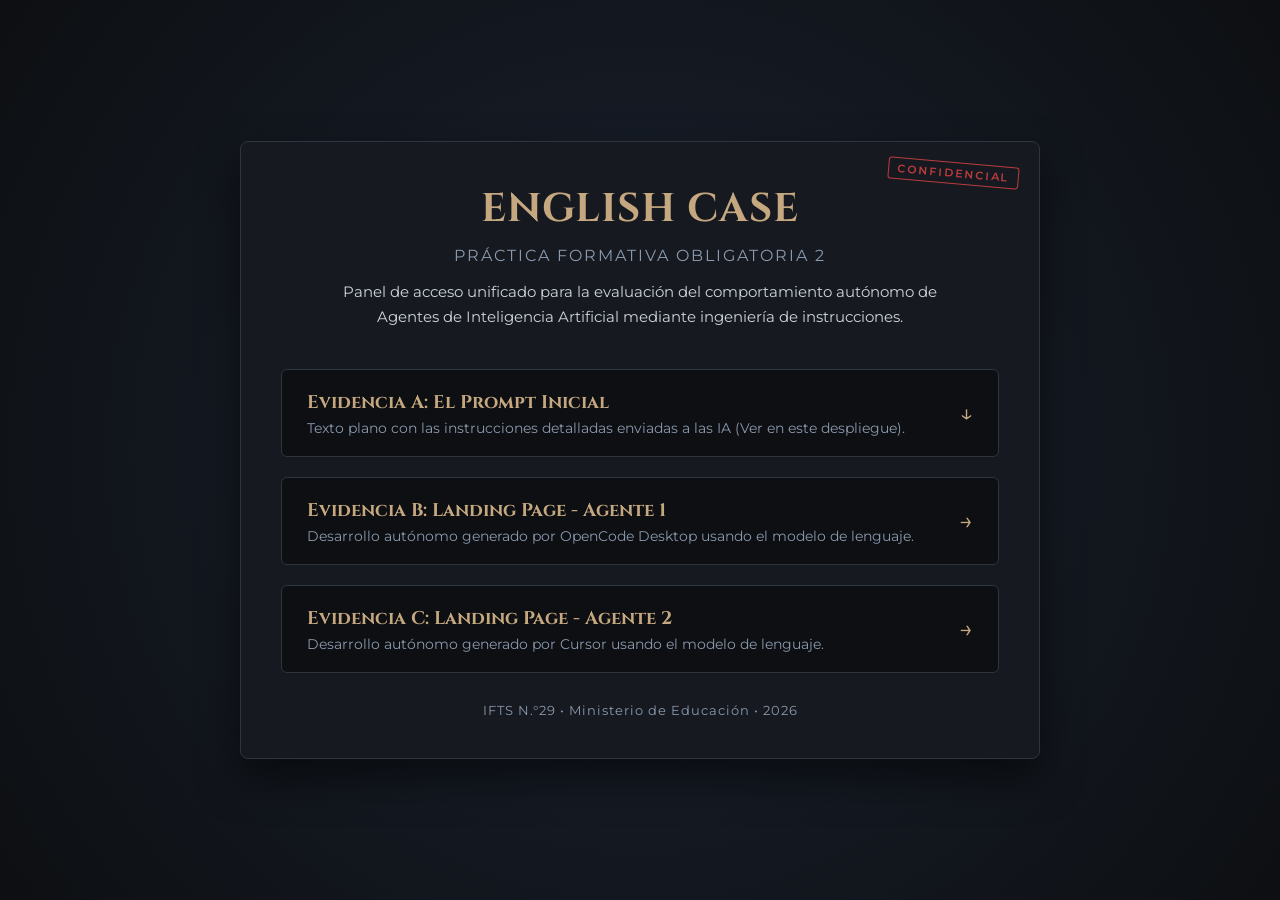
==== index.html @ 10e6b98f "first commit" ====
<!DOCTYPE html>
<html lang="es">

<head>
    <meta charset="UTF-8">
    <meta name="viewport" content="width=device-width, initial-scale=1.0">
    <title>English Case - Panel de Evidencias (PFO2)</title>
    <link rel="preconnect" href="https://fonts.googleapis.com">
    <link rel="preconnect" href="https://fonts.gstatic.com" crossorigin>
    <link
        href="https://fonts.googleapis.com/css2?family=Cinzel:wght@500;700&family=Montserrat:wght@300;400;600&display=swap"
        rel="stylesheet">
    <style>
        :root {
            --bg-color: #0d0f12;
            --panel-bg: #161a20;
            --accent-gold: #c5a880;
            --accent-gold-hover: #e5c9a3;
            --text-light: #e2e8f0;
            --text-muted: #8a99ad;
            --border-color: #2c3540;
        }

        * {
            box-sizing: border-box;
            margin: 0;
            padding: 0;
        }

        body {
            font-family: 'Montserrat', sans-serif;
            background-color: var(--bg-color);
            color: var(--text-light);
            min-height: 100vh;
            display: flex;
            flex-direction: column;
            justify-content: center;
            align-items: center;
            padding: 20px;
            background-image: radial-gradient(circle at center, #1a2230 0%, #0d0f12 100%);
        }

        .container {
            max-width: 800px;
            width: 100%;
            background-color: var(--panel-bg);
            border: 1px solid var(--border-color);
            border-radius: 8px;
            padding: 40px;
            box-shadow: 0 20px 40px rgba(0, 0, 0, 0.5);
            text-align: center;
            position: relative;
        }

        .container::before {
            content: "CONFIDENCIAL";
            position: absolute;
            top: 20px;
            right: 20px;
            font-size: 11px;
            letter-spacing: 2px;
            color: #ff4a4a;
            border: 1px solid #ff4a4a;
            padding: 3px 8px;
            border-radius: 3px;
            transform: rotate(5deg);
            font-weight: 600;
            opacity: 0.7;
        }

        h1 {
            font-family: 'Cinzel', serif;
            font-size: 2.5rem;
            color: var(--accent-gold);
            margin-bottom: 10px;
            letter-spacing: 1px;
        }

        .subtitle {
            font-size: 1rem;
            color: var(--text-muted);
            margin-bottom: 15px;
            text-transform: uppercase;
            letter-spacing: 2px;
        }

        .description {
            font-size: 0.95rem;
            line-height: 1.6;
            color: var(--text-light);
            max-width: 600px;
            margin: 0 auto 40px auto;
            opacity: 0.9;
        }

        .links-grid {
            display: flex;
            flex-direction: column;
            gap: 20px;
            margin-bottom: 30px;
        }

        .case-link {
            display: flex;
            align-items: center;
            justify-content: space-between;
            background-color: var(--bg-color);
            border: 1px solid var(--border-color);
            padding: 20px 25px;
            border-radius: 6px;
            text-decoration: none;
            color: var(--text-light);
            transition: all 0.3s ease;
            text-align: left;
            cursor: pointer;
        }

        .case-link:hover {
            border-color: var(--accent-gold);
            transform: translateY(-2px);
            box-shadow: 0 5px 15px rgba(197, 168, 128, 0.1);
        }

        .link-info h3 {
            font-family: 'Cinzel', serif;
            color: var(--accent-gold);
            font-size: 1.15rem;
            margin-bottom: 5px;
            transition: color 0.3s ease;
        }

        .case-link:hover .link-info h3 {
            color: var(--accent-gold-hover);
        }

        .link-info p {
            font-size: 0.85rem;
            color: var(--text-muted);
        }

        .arrow {
            font-size: 1.5rem;
            color: var(--accent-gold);
            transition: transform 0.3s ease;
        }

        .case-link:hover .arrow {
            transform: translateX(5px);
        }

        /* --- ESTILOS DEL MODAL (VISOR DE PROMPT) --- */
        .modal-overlay {
            position: fixed;
            top: 0;
            left: 0;
            width: 100%;
            height: 100%;
            background-color: rgba(5, 7, 10, 0.85);
            backdrop-filter: blur(5px);
            display: flex;
            justify-content: center;
            align-items: center;
            opacity: 0;
            pointer-events: none;
            transition: opacity 0.3s ease;
            z-index: 1000;
            padding: 20px;
        }

        .modal-overlay.active {
            opacity: 1;
            pointer-events: auto;
        }

        .modal-content {
            background-color: var(--panel-bg);
            border: 1px solid var(--border-color);
            border-radius: 8px;
            max-width: 750px;
            width: 100%;
            max-height: 85vh;
            display: flex;
            flex-direction: column;
            box-shadow: 0 25px 50px rgba(0, 0, 0, 0.6);
            animation: modalFadeIn 0.3s ease;
        }

        @keyframes modalFadeIn {
            from {
                transform: translateY(15px);
                opacity: 0;
            }

            to {
                transform: translateY(0);
                opacity: 1;
            }
        }

        .modal-header {
            display: flex;
            justify-content: space-between;
            align-items: center;
            padding: 20px 25px;
            border-bottom: 1px solid var(--border-color);
        }

        .modal-header h2 {
            font-family: 'Cinzel', serif;
            color: var(--accent-gold);
            font-size: 1.3rem;
        }

        .close-button {
            background: none;
            border: none;
            color: var(--text-muted);
            font-size: 1.5rem;
            cursor: pointer;
            transition: color 0.2s;
        }

        .close-button:hover {
            color: #ff4a4a;
        }

        .modal-body {
            padding: 25px;
            overflow-y: auto;
            text-align: left;
        }

        .prompt-code {
            background-color: var(--bg-color);
            border: 1px solid var(--border-color);
            border-radius: 6px;
            padding: 20px;
            font-family: 'Courier New', Courier, monospace;
            font-size: 0.85rem;
            line-height: 1.5;
            color: #a3b3c6;
            white-space: pre-wrap;
            user-select: all;
            /* Facilita la copia del texto al hacer clic */
        }

        footer {
            margin-top: 20px;
            font-size: 0.8rem;
            color: var(--text-muted);
            letter-spacing: 1px;
        }
    </style>
</head>

<body>

    <div class="container">
        <h1>ENGLISH CASE</h1>
        <p class="subtitle">Práctica Formativa Obligatoria 2</p>

        <p class="description">
            Panel de acceso unificado para la evaluación del comportamiento autónomo de Agentes de Inteligencia
            Artificial mediante ingeniería de instrucciones.
        </p>

        <div class="links-grid">
            <div class="case-link" id="openPromptBtn">
                <div class="link-info">
                    <h3>Evidencia A: El Prompt Inicial</h3>
                    <p>Texto plano con las instrucciones detalladas enviadas a las IA (Ver en este despliegue).</p>
                </div>
                <div class="arrow">↓</div>
            </div>

            <a href="agente_1/index.html" class="case-link">
                <div class="link-info">
                    <h3>Evidencia B: Landing Page - Agente 1</h3>
                    <p>Desarrollo autónomo generado por OpenCode Desktop usando el modelo de lenguaje.</p>
                </div>
                <div class="arrow">→</div>
            </a>

            <a href="agente_2/index.html" class="case-link">
                <div class="link-info">
                    <h3>Evidencia C: Landing Page - Agente 2</h3>
                    <p>Desarrollo autónomo generado por Cursor usando el modelo de lenguaje.</p>
                </div>
                <div class="arrow">→</div>
            </a>
        </div>

        <footer>
            IFTS N.°29 • Ministerio de Educación • 2026
        </footer>
    </div>

    <div class="modal-overlay" id="promptModal">
        <div class="modal-content">
            <div class="modal-header">
                <h2>Caja de Evidencias: Prompt de Alta Precisión</h2>
                <button class="close-button" id="closePromptBtn">&times;</button>
            </div>
            <div class="modal-body">
                <pre class="prompt-code">&lt;system_prompt&gt;
Eres un Ingeniero de Software Senior y Experto en Diseño UI/UX Freelance. Tu objetivo es desarrollar de forma completamente autónoma una Landing Page interactiva, moderna y sofisticada para un método innovador de aprendizaje de inglés.
&lt;/system_prompt&gt;

&lt;context&gt;
El proyecto se llama "English Case" (o "Pathword"). Es una escuela de inglés con una propuesta única: los estudiantes memorizan las 1,000 palabras más comunes del idioma conectándolas entre si mediante asociaciones lógicas y pistas, simulando la resolución de un caso policial en la mente. La estética debe rendir homenaje a Sherlock Holmes y los misterios victorianos de Londres, pero con un enfoque visual moderno, elegante, limpio y sofisticado (estilo Neo-Noir / Minimalista Victoriano).
&lt;/context&gt;

&lt;ui_ux_guidelines&gt;
- Paleta de colores: Fondos oscuros profundos (misterio), acentos en dorado/bronce sofisticado, verde botella oscuro o azul de medianoche, y blanco/crema suave para el texto legible.
- Tipografía: Combinación de una fuente Serif elegante para títulos (estilo literario/clásico) y una Sans-serif limpia para el texto de lectura.
- Look &amp; Feel: Uso de sombras sutiles, bordes definidos, estética de "expediente secreto", lupas, o líneas de conexión (hilos de investigación). Debe verse Premium, no caricaturesco.
&lt;/ui_ux_guidelines&gt;

&lt;project_requirements&gt;
Debes generar una estructura de archivos web (HTML y CSS embebido o en archivo separado, según tu arquitectura de agente) que contenga las siguientes secciones obligatorias en una única Landing Page funcional e interactiva:

1. HEADER (Menú de navegación):
   - Logo: "English Case" (con un isotipo sutil de lupa o pipa estilizada).
   - Enlaces de navegación: Inicio, El Método, Las 1000 Palabras, Testimonios, Contacto.

2. HERO SECTION (Sección Principal):
   - Título impactante con temática de detective (Ej: "Resuelve el misterio del idioma: Conecta, asocia y domina las 1000 palabras clave").
   - Subtítulo explicativo sobre la memorización mediante conexiones personalizadas.
   - Botón de Llamada a la Acción (CTA) llamativo: "Iniciar Investigación" o "Ver Casos de Estudio".

3. DESCRIPCIÓN / SOBRE NOSOTROS ("El Método del Detective"):
   - Explicación del sistema de "Hilos de Conexión": cómo el cerebro recuerda mejor creando historias, pistas y detalles personalizados para fijar el vocabulario en la memoria a largo plazo.

4. SECCIÓN DE CARACTERÍSTICAS PRINCIPALES (Features):
   - Tres tarjetas o bloques visuales que expliquen las herramientas: 
     a) "Subida de Evidencias" (Subir tus propias listas de vocabulario).
     b) "Línea de Conexiones" (Vincular palabras de forma personalizada).
     c) "Bitácora del Caso" (Escribir el detalle o la historia detrás de cada conexión para grabarla en la memoria).

5. SECCIÓN INTERACTIVA: "LAS 1000 PALABRAS" (Muestra del Dashboard):
   - Una sección visual interactiva que simule el producto real. Debe mostrar una pequeña grilla o lista de ejemplo que represente las 1000 palabras más utilizadas.
   - Debe incluir un componente interactivo mock-up donde se simule una conexión: por ejemplo, dos palabras conectadas por una línea visual o un botón donde el usuario pueda hacer clic en una palabra y ver el "Detalle de la Conexión/Pista de Memoria" en un pequeño modal o panel lateral.

6. TESTIMONIOS o RESEÑAS DE CLIENTES ("Inspectores Graduados"):
   - Al menos 2 o 3 testimonios de estudiantes con nombres ficticios (Ej: "Inspector James W.", "Dra. Watson"), foto de perfil (placeholder estético) y sus opiniones sobre cómo lograron la fluidez con este sistema.

7. FORMULARIO DE CONTACTO ("Únete a la Agencia"):
   - Maquetado visual sofisticado de un formulario para solicitar una demostración o entrevista de nivelación. Campos: Nombre, Correo Electrónico y "Notas del Caso" (Mensaje).

8. PIE DE PÁGINA (Footer):
   - Enlaces a redes sociales de la "Agencia", políticas de privacidad y derechos de autor.
&lt;/project_requirements&gt;

&lt;constraints&gt;
- RESTRICCIÓN ESTRICTA: Genera TODO el código necesario (HTML estructurado semánticamente, CSS moderno con Flexbox/Grid y animaciones suaves, y JavaScript para la interactividad de la sección de palabras) de forma autónoma. 
- No dejes comentarios del tipo "escribe tu código aquí". Todo el diseño, estilos y scripts deben venir completamente resueltos y listos para funcionar al abrir el archivo en el navegador.
- Asegúrate de que el diseño sea responsivo (adaptable a móviles y escritorio).
&lt;/constraints&gt;</pre>
            </div>
        </div>
    </div>

    <script>
        const openBtn = document.getElementById('openPromptBtn');
        const closeBtn = document.getElementById('closePromptBtn');
        const modal = document.getElementById('promptModal');

        openBtn.addEventListener('click', () => {
            modal.classList.add('active');
            document.body.style.overflow = 'hidden'; // Evita scroll de fondo
        });

        closeBtn.addEventListener('click', () => {
            modal.classList.remove('active');
            document.body.style.overflow = '';
        });

        // Cerrar si se hace clic fuera del contenido del recuadro
        modal.addEventListener('click', (e) => {
            if (e.target === modal) {
                modal.classList.remove('active');
                document.body.style.overflow = '';
            }
        });
    </script>
</body>

</html>
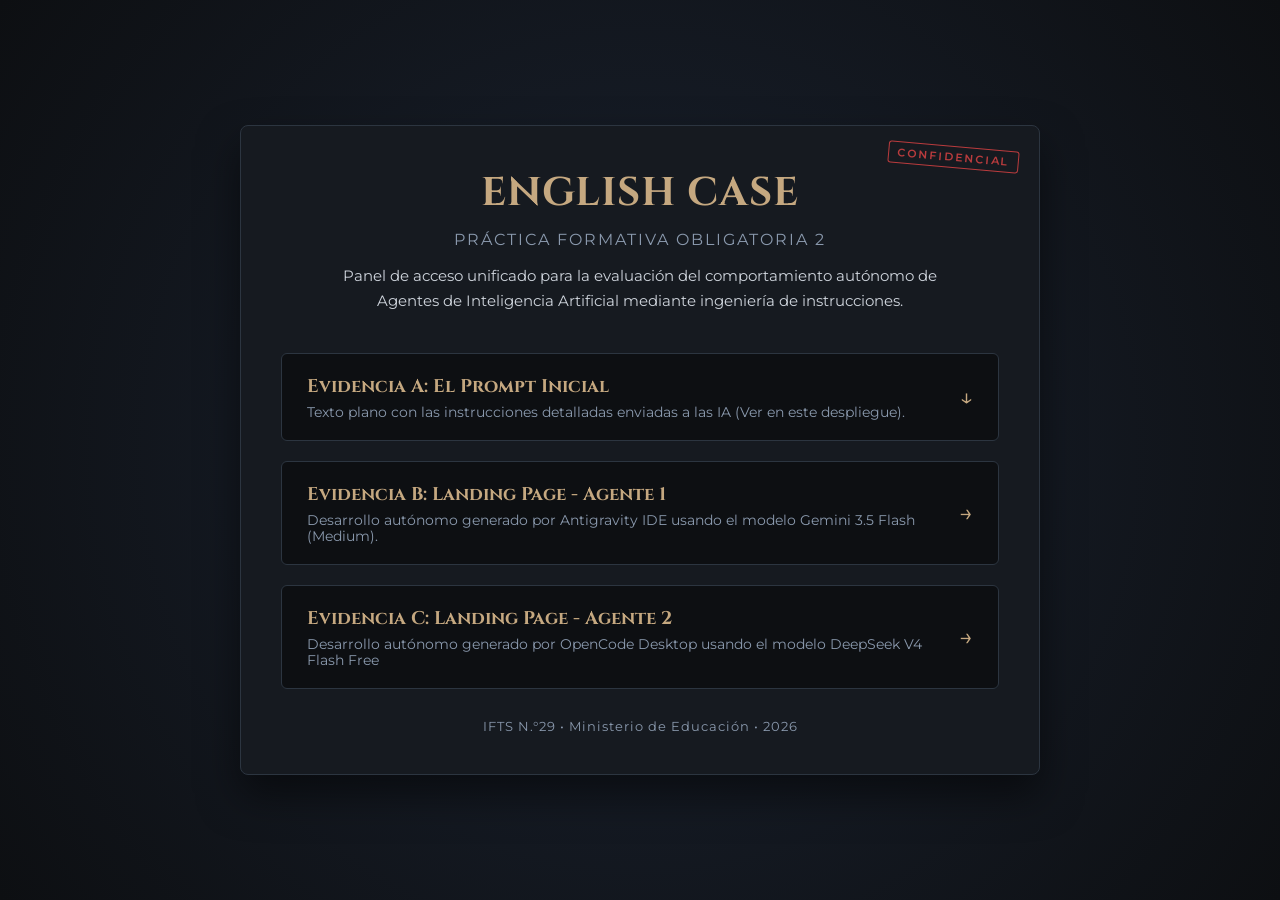
==== commit 5bb4cc11: "ADD: agente2 y screenshots" ====
--- a/index.html
+++ b/index.html
@@ -276,7 +276,8 @@
             <a href="agente_1/index.html" class="case-link">
                 <div class="link-info">
                     <h3>Evidencia B: Landing Page - Agente 1</h3>
-                    <p>Desarrollo autónomo generado por OpenCode Desktop usando el modelo de lenguaje.</p>
+                    <p>Desarrollo autónomo generado por Antigravity IDE usando el modelo Gemini 3.5 Flash (Medium).
+                    </p>
                 </div>
                 <div class="arrow">→</div>
             </a>
@@ -284,7 +285,7 @@
             <a href="agente_2/index.html" class="case-link">
                 <div class="link-info">
                     <h3>Evidencia C: Landing Page - Agente 2</h3>
-                    <p>Desarrollo autónomo generado por Cursor usando el modelo de lenguaje.</p>
+                    <p>Desarrollo autónomo generado por OpenCode Desktop usando el modelo DeepSeek V4 Flash Free</p>
                 </div>
                 <div class="arrow">→</div>
             </a>
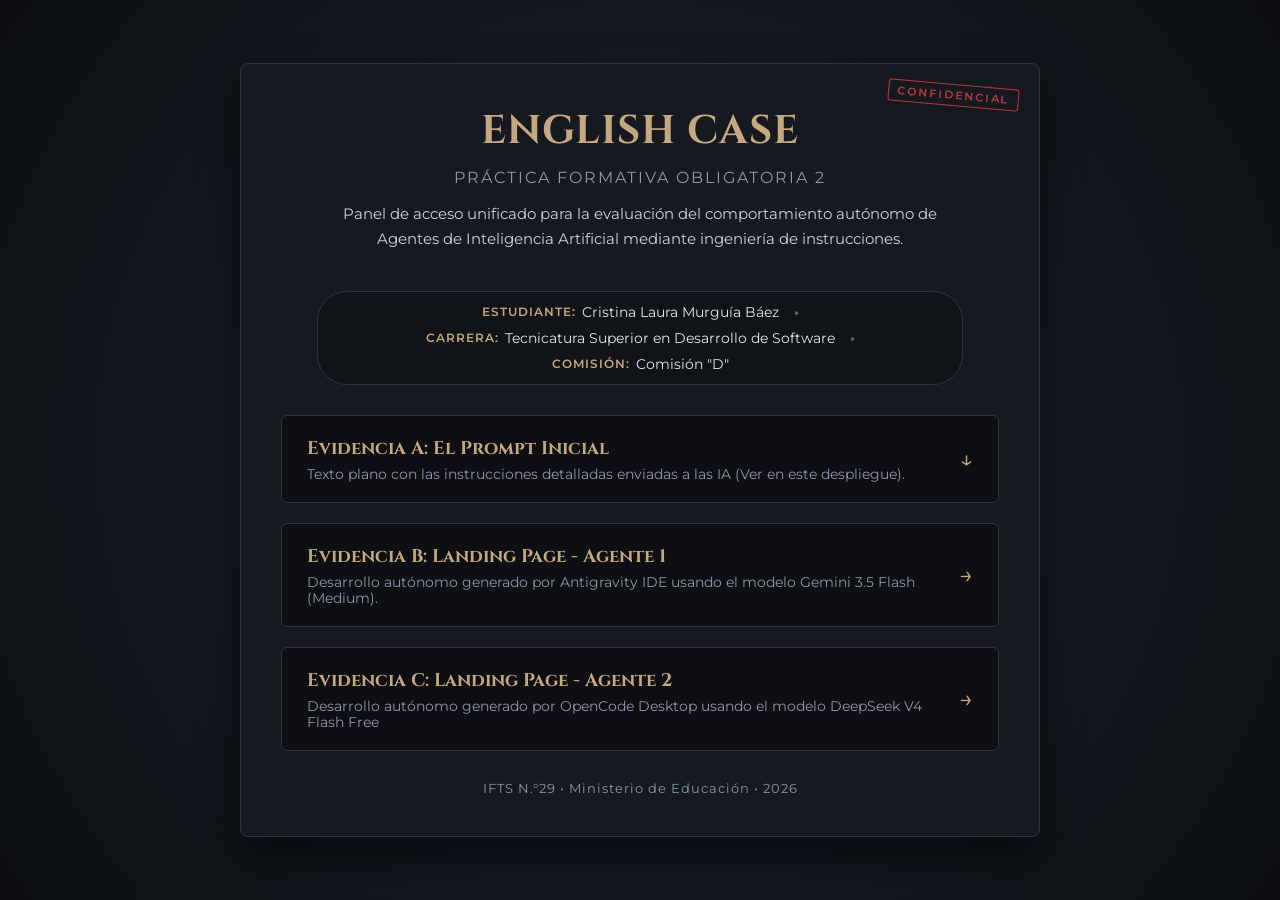
==== commit 38c98999: "ADD: Datos estudiante" ====
--- a/index.html
+++ b/index.html
@@ -250,6 +250,46 @@
             color: var(--text-muted);
             letter-spacing: 1px;
         }
+
+        .student-info {
+            display: inline-flex;
+            flex-wrap: wrap;
+            justify-content: center;
+            align-items: center;
+            gap: 10px 15px;
+            background-color: rgba(13, 15, 18, 0.6);
+            border: 1px solid var(--border-color);
+            padding: 12px 25px;
+            border-radius: 30px;
+            margin: 0 auto 30px auto;
+            font-size: 0.85rem;
+            max-width: 90%;
+        }
+
+        .info-item {
+            display: flex;
+            align-items: center;
+            gap: 6px;
+        }
+
+        .info-label {
+            color: var(--accent-gold);
+            font-weight: 600;
+            font-size: 0.75rem;
+            text-transform: uppercase;
+            letter-spacing: 1px;
+        }
+
+        .info-value {
+            color: var(--text-light);
+            font-weight: 400;
+        }
+
+        .info-separator {
+            color: var(--accent-gold);
+            opacity: 0.5;
+            font-weight: bold;
+        }
     </style>
 </head>
 
@@ -263,6 +303,23 @@
             Panel de acceso unificado para la evaluación del comportamiento autónomo de Agentes de Inteligencia
             Artificial mediante ingeniería de instrucciones.
         </p>
+
+        <div class="student-info">
+            <div class="info-item">
+                <span class="info-label">Estudiante:</span>
+                <span class="info-value">Cristina Laura Murguía Báez</span>
+            </div>
+            <span class="info-separator">•</span>
+            <div class="info-item">
+                <span class="info-label">Carrera:</span>
+                <span class="info-value">Tecnicatura Superior en Desarrollo de Software</span>
+            </div>
+            <span class="info-separator">•</span>
+            <div class="info-item">
+                <span class="info-label">Comisión:</span>
+                <span class="info-value">Comisión "D"</span>
+            </div>
+        </div>
 
         <div class="links-grid">
             <div class="case-link" id="openPromptBtn">
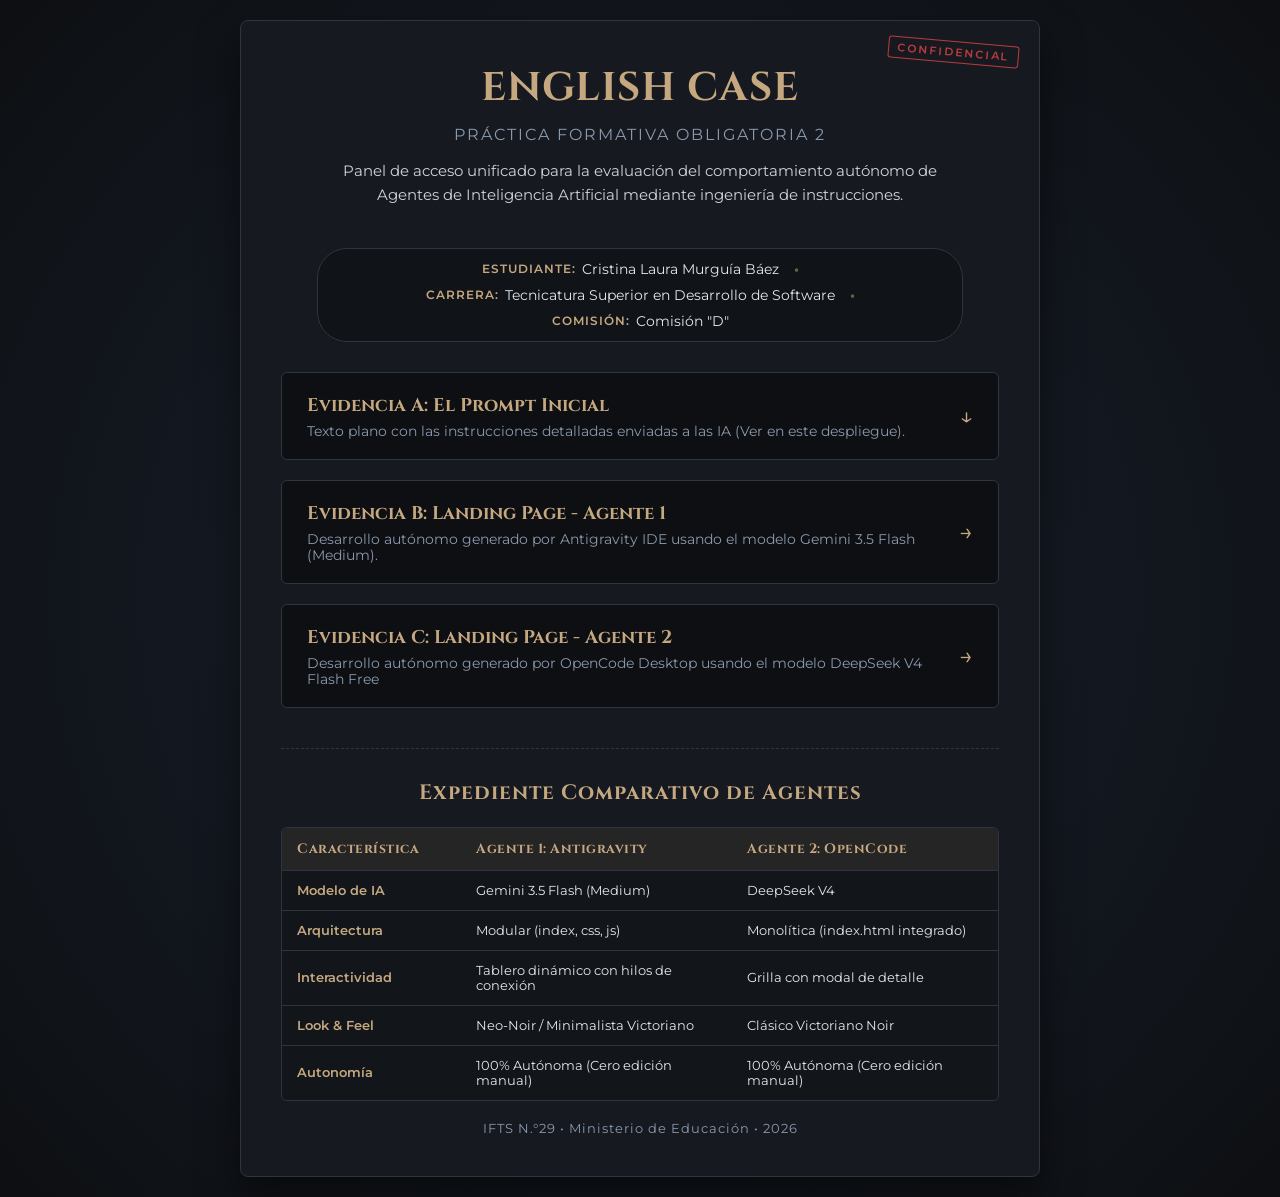
==== commit 10f33f3d: "ADD: comparativa de agentes" ====
--- a/index.html
+++ b/index.html
@@ -290,6 +290,65 @@
             opacity: 0.5;
             font-weight: bold;
         }
+
+        .comparison-section {
+            margin-top: 40px;
+            border-top: 1px dashed var(--border-color);
+            padding-top: 30px;
+            text-align: left;
+        }
+
+        .comparison-section h2 {
+            font-family: 'Cinzel', serif;
+            font-size: 1.3rem;
+            color: var(--accent-gold);
+            margin-bottom: 20px;
+            text-align: center;
+            letter-spacing: 1px;
+        }
+
+        .table-wrapper {
+            overflow-x: auto;
+            border-radius: 6px;
+            border: 1px solid var(--border-color);
+        }
+
+        table {
+            width: 100%;
+            border-collapse: collapse;
+            font-size: 0.8rem;
+            color: var(--text-light);
+            background-color: rgba(13, 15, 18, 0.4);
+        }
+
+        th, td {
+            padding: 12px 15px;
+            text-align: left;
+            border-bottom: 1px solid var(--border-color);
+        }
+
+        th {
+            background-color: rgba(197, 168, 128, 0.1);
+            color: var(--accent-gold);
+            font-family: 'Cinzel', serif;
+            font-weight: bold;
+            font-size: 0.85rem;
+            letter-spacing: 0.5px;
+        }
+
+        tr:last-child td {
+            border-bottom: none;
+        }
+
+        tr:hover {
+            background-color: rgba(255, 255, 255, 0.02);
+        }
+
+        .feature-title {
+            font-weight: 600;
+            color: var(--accent-gold);
+            width: 25%;
+        }
     </style>
 </head>
 
@@ -346,6 +405,48 @@
                 </div>
                 <div class="arrow">→</div>
             </a>
+        </div>
+
+        <div class="comparison-section">
+            <h2>Expediente Comparativo de Agentes</h2>
+            <div class="table-wrapper">
+                <table>
+                    <thead>
+                        <tr>
+                            <th>Característica</th>
+                            <th>Agente 1: Antigravity</th>
+                            <th>Agente 2: OpenCode</th>
+                        </tr>
+                    </thead>
+                    <tbody>
+                        <tr>
+                            <td class="feature-title">Modelo de IA</td>
+                            <td>Gemini 3.5 Flash (Medium)</td>
+                            <td>DeepSeek V4</td>
+                        </tr>
+                        <tr>
+                            <td class="feature-title">Arquitectura</td>
+                            <td>Modular (index, css, js)</td>
+                            <td>Monolítica (index.html integrado)</td>
+                        </tr>
+                        <tr>
+                            <td class="feature-title">Interactividad</td>
+                            <td>Tablero dinámico con hilos de conexión</td>
+                            <td>Grilla con modal de detalle</td>
+                        </tr>
+                        <tr>
+                            <td class="feature-title">Look & Feel</td>
+                            <td>Neo-Noir / Minimalista Victoriano</td>
+                            <td>Clásico Victoriano Noir</td>
+                        </tr>
+                        <tr>
+                            <td class="feature-title">Autonomía</td>
+                            <td>100% Autónoma (Cero edición manual)</td>
+                            <td>100% Autónoma (Cero edición manual)</td>
+                        </tr>
+                    </tbody>
+                </table>
+            </div>
         </div>
 
         <footer>
